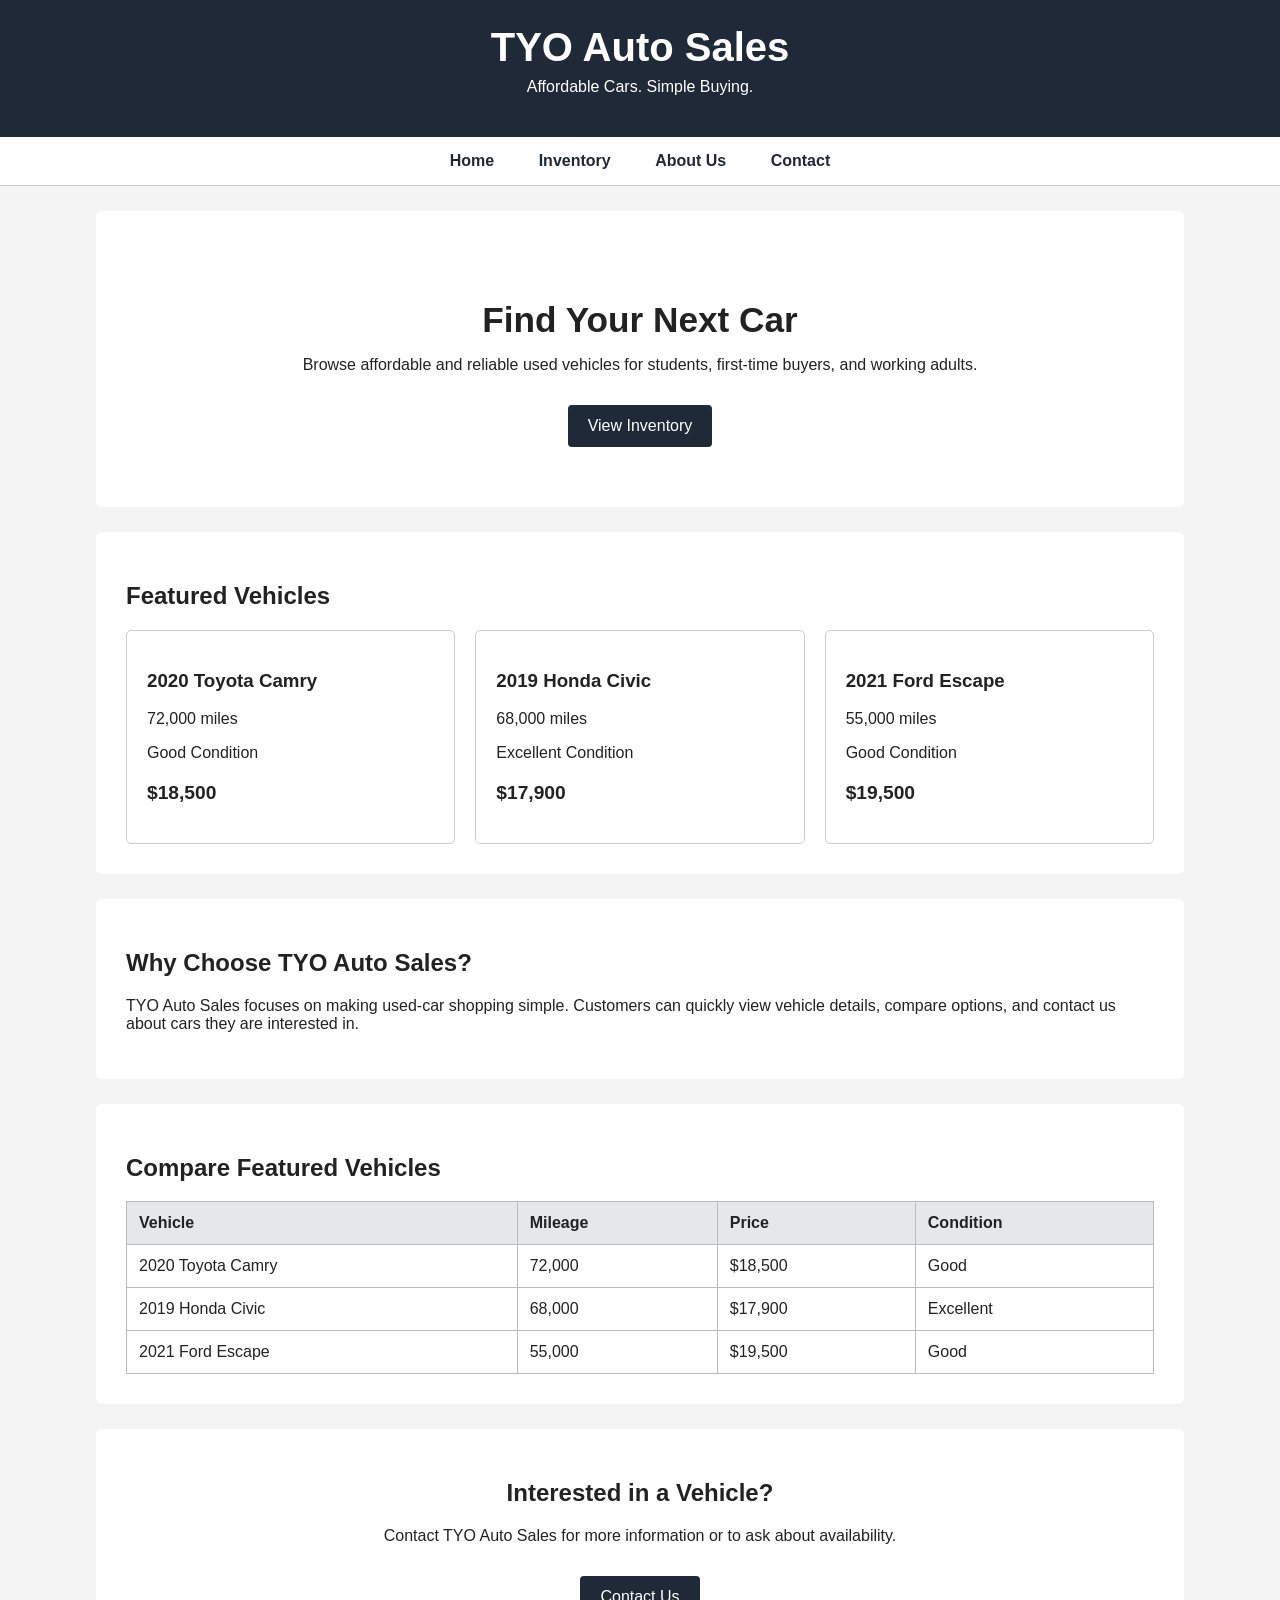
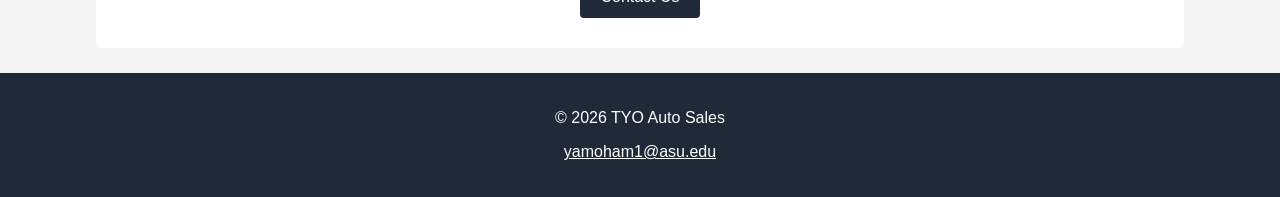
==== index.html @ fc223888 "Add files via upload" ====
<!DOCTYPE html>
<html lang="en">

<head>
    <meta charset="UTF-8">
    <meta name="viewport" content="width=device-width, initial-scale=1.0">
    <title>TYO Auto Sales | Home</title>
    <link rel="stylesheet" href="styles.css">
</head>

<body>

    <header>
        <h1>TYO Auto Sales</h1>
        <p>Affordable Cars. Simple Buying.</p>
    </header>

    <nav>
        <a href="index.html">Home</a>
        <a href="inventory.html">Inventory</a>
        <a href="about.html">About Us</a>
        <a href="contact.html">Contact</a>
    </nav>

    <main>

        <section class="hero">
            <h2>Find Your Next Car</h2>
            <p>
                Browse affordable and reliable used vehicles for students,
                first-time buyers, and working adults.
            </p>
            <a class="button" href="inventory.html">View Inventory</a>
        </section>

        <section>
            <h2>Featured Vehicles</h2>

            <div class="vehicles">

                <article class="vehicle-card">
                    <h3>2020 Toyota Camry</h3>
                    <p>72,000 miles</p>
                    <p>Good Condition</p>
                    <p class="price">$18,500</p>
                </article>

                <article class="vehicle-card">
                    <h3>2019 Honda Civic</h3>
                    <p>68,000 miles</p>
                    <p>Excellent Condition</p>
                    <p class="price">$17,900</p>
                </article>

                <article class="vehicle-card">
                    <h3>2021 Ford Escape</h3>
                    <p>55,000 miles</p>
                    <p>Good Condition</p>
                    <p class="price">$19,500</p>
                </article>

            </div>
        </section>

        <section class="why-us">
            <h2>Why Choose TYO Auto Sales?</h2>
            <p>
                TYO Auto Sales focuses on making used-car shopping simple.
                Customers can quickly view vehicle details, compare options,
                and contact us about cars they are interested in.
            </p>
        </section>

        <section>
            <h2>Compare Featured Vehicles</h2>

            <table>
                <tr>
                    <th>Vehicle</th>
                    <th>Mileage</th>
                    <th>Price</th>
                    <th>Condition</th>
                </tr>
                <tr>
                    <td>2020 Toyota Camry</td>
                    <td>72,000</td>
                    <td>$18,500</td>
                    <td>Good</td>
                </tr>
                <tr>
                    <td>2019 Honda Civic</td>
                    <td>68,000</td>
                    <td>$17,900</td>
                    <td>Excellent</td>
                </tr>
                <tr>
                    <td>2021 Ford Escape</td>
                    <td>55,000</td>
                    <td>$19,500</td>
                    <td>Good</td>
                </tr>
            </table>
        </section>

        <section class="contact-cta">
            <h2>Interested in a Vehicle?</h2>
            <p>Contact TYO Auto Sales for more information or to ask about availability.</p>
            <a class="button" href="contact.html">Contact Us</a>
        </section>

    </main>

    <footer>
        <p>&copy; 2026 TYO Auto Sales</p>
        <p><a href="mailto:yamoham1@asu.edu">yamoham1@asu.edu</a></p>
    </footer>

</body>

</html>
---- styles.css ----
* {
    box-sizing: border-box;
}

body {
    margin: 0;
    font-family: Arial, Helvetica, sans-serif;
    background-color: #f4f4f4;
    color: #222222;
}

header {
    background-color: #1f2937;
    color: white;
    text-align: center;
    padding: 25px;
}

header h1 {
    margin: 0;
    font-size: 2.5em;
}

header p {
    margin-top: 8px;
}

nav {
    background-color: #ffffff;
    text-align: center;
    padding: 15px;
    border-bottom: 1px solid #cccccc;
}

nav a {
    color: #1f2937;
    text-decoration: none;
    font-weight: bold;
    margin: 0 20px;
}

nav a:hover {
    text-decoration: underline;
}

main {
    width: 85%;
    max-width: 1100px;
    margin: auto;
}

section {
    background-color: white;
    margin: 25px 0;
    padding: 30px;
    border-radius: 6px;
}

.hero {
    text-align: center;
    padding: 60px 30px;
}

.hero h2 {
    font-size: 2.2em;
    margin-bottom: 10px;
}

.button {
    display: inline-block;
    margin-top: 15px;
    padding: 12px 20px;
    background-color: #1f2937;
    color: white;
    text-decoration: none;
    border-radius: 4px;
}

.vehicles {
    display: flex;
    gap: 20px;
}

.vehicle-card {
    flex: 1;
    border: 1px solid #cccccc;
    padding: 20px;
    border-radius: 5px;
}

.price {
    font-size: 1.2em;
    font-weight: bold;
}

table {
    width: 100%;
    border-collapse: collapse;
}

th,
td {
    border: 1px solid #bbbbbb;
    padding: 12px;
    text-align: left;
}

th {
    background-color: #e5e7eb;
}

.contact-cta {
    text-align: center;
}

footer {
    background-color: #1f2937;
    color: white;
    text-align: center;
    padding: 20px;
}

footer a {
    color: white;
}

@media (max-width: 700px) {
    .vehicles {
        flex-direction: column;
    }

    nav a {
        display: block;
        margin: 10px;
    }

    main {
        width: 95%;
    }
}
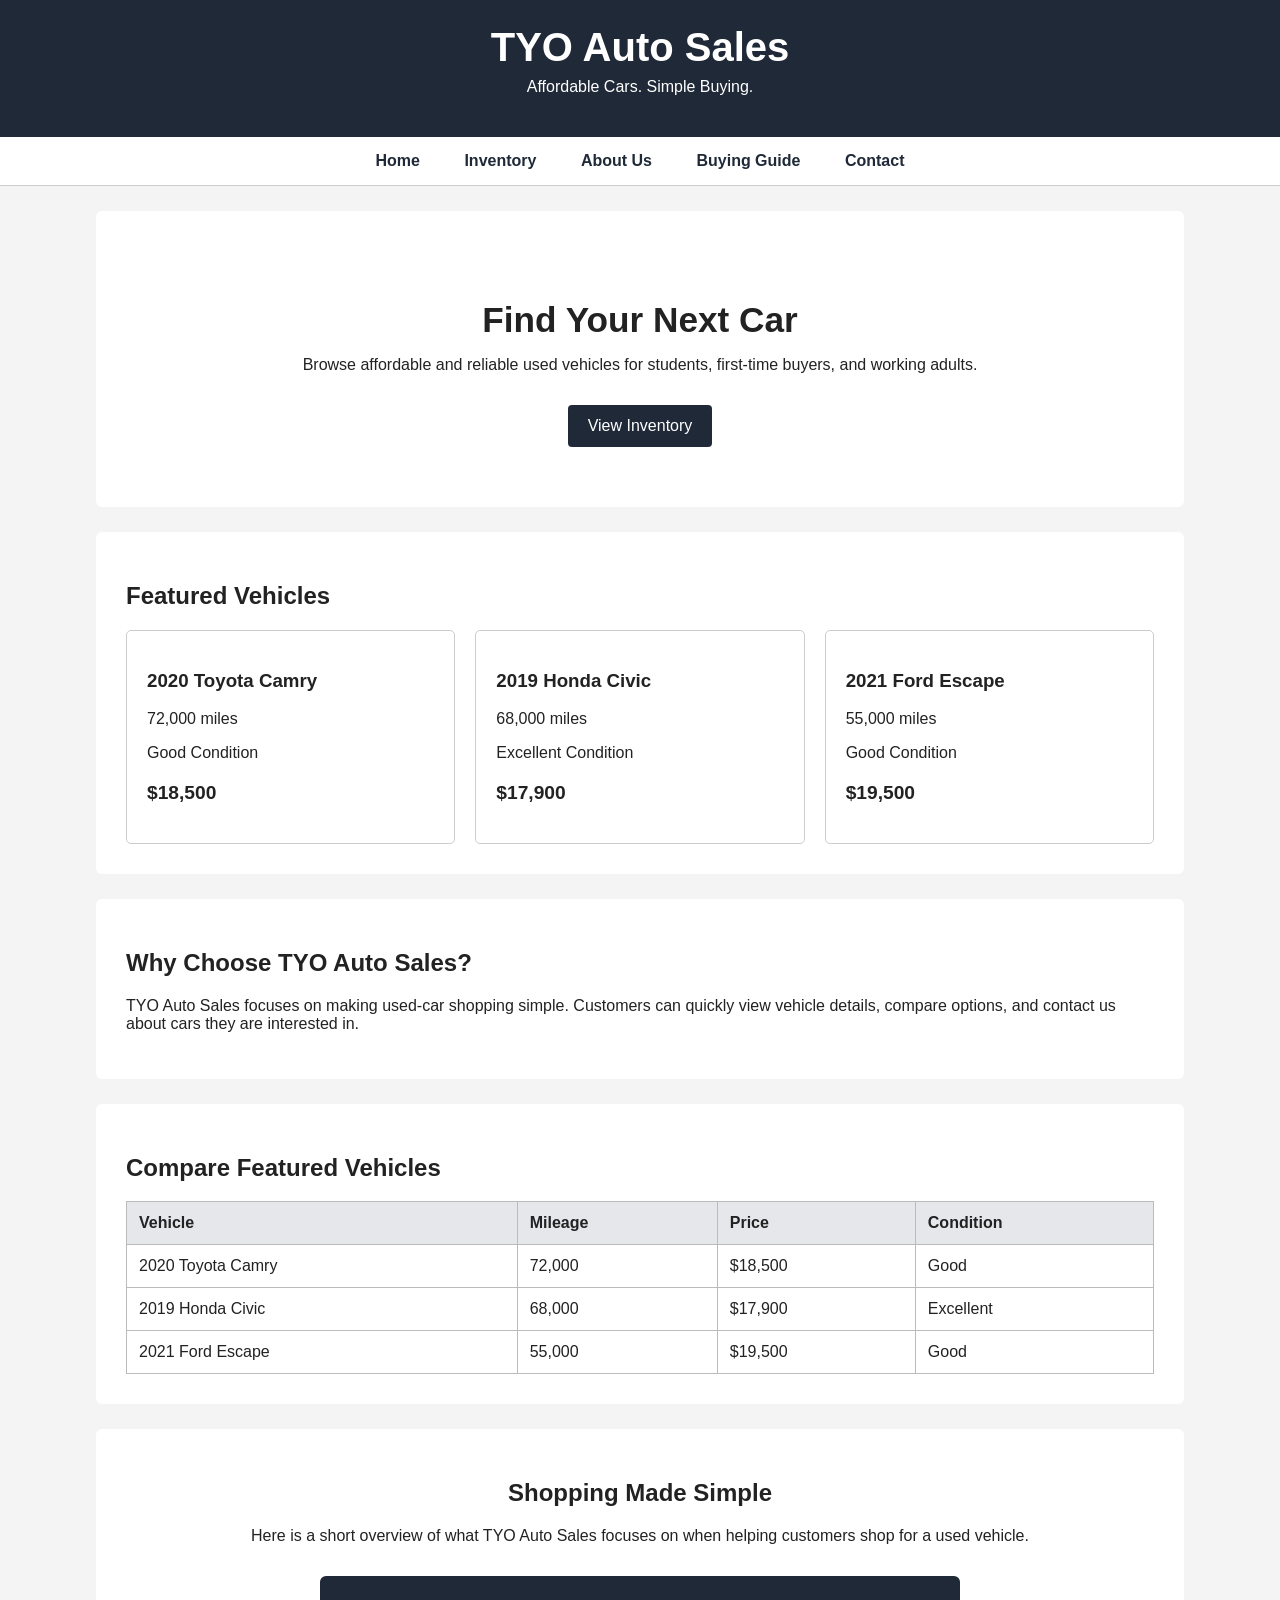
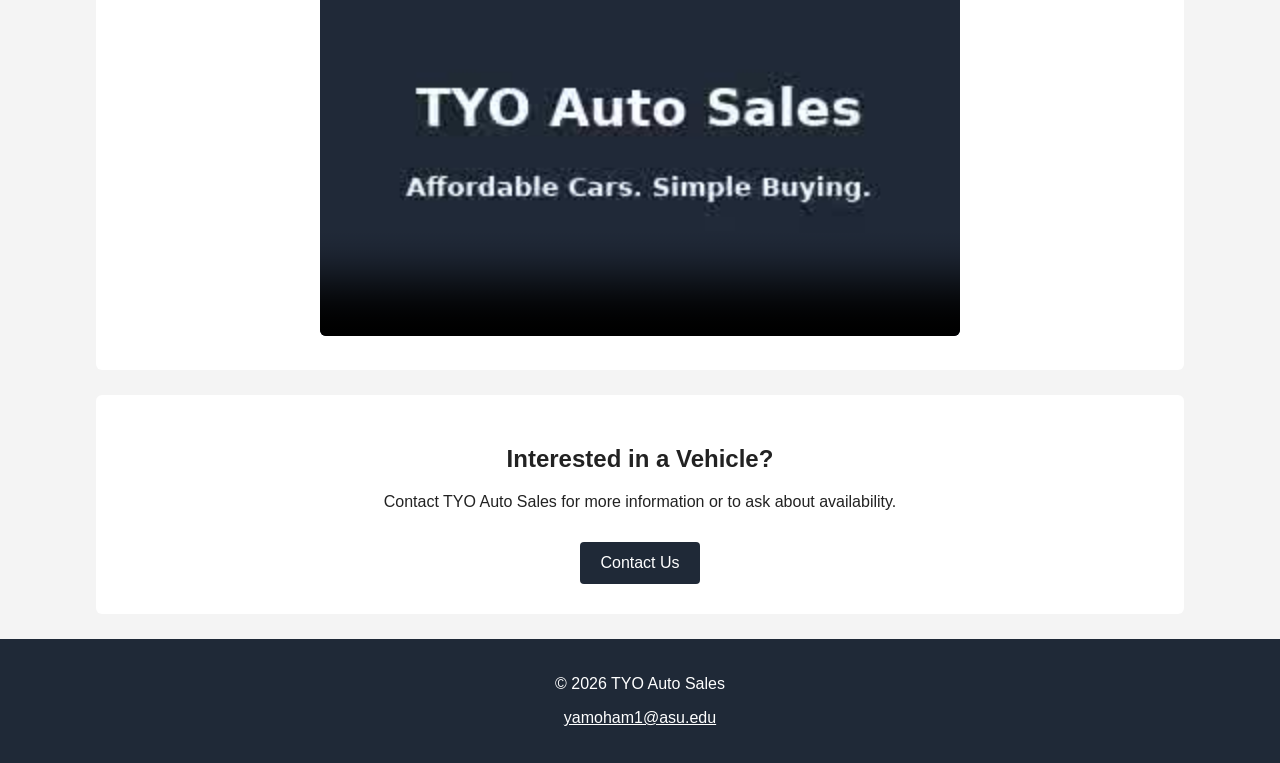
==== commit 23fa47c0: "Final project submission" ====
--- a/index.html
+++ b/index.html
@@ -1,120 +1,132 @@
-<!DOCTYPE html>
-<html lang="en">
-
-<head>
-    <meta charset="UTF-8">
-    <meta name="viewport" content="width=device-width, initial-scale=1.0">
-    <title>TYO Auto Sales | Home</title>
-    <link rel="stylesheet" href="styles.css">
-</head>
-
-<body>
-
-    <header>
-        <h1>TYO Auto Sales</h1>
-        <p>Affordable Cars. Simple Buying.</p>
-    </header>
-
-    <nav>
-        <a href="index.html">Home</a>
-        <a href="inventory.html">Inventory</a>
-        <a href="about.html">About Us</a>
-        <a href="contact.html">Contact</a>
-    </nav>
-
-    <main>
-
-        <section class="hero">
-            <h2>Find Your Next Car</h2>
-            <p>
-                Browse affordable and reliable used vehicles for students,
-                first-time buyers, and working adults.
-            </p>
-            <a class="button" href="inventory.html">View Inventory</a>
-        </section>
-
-        <section>
-            <h2>Featured Vehicles</h2>
-
-            <div class="vehicles">
-
-                <article class="vehicle-card">
-                    <h3>2020 Toyota Camry</h3>
-                    <p>72,000 miles</p>
-                    <p>Good Condition</p>
-                    <p class="price">$18,500</p>
-                </article>
-
-                <article class="vehicle-card">
-                    <h3>2019 Honda Civic</h3>
-                    <p>68,000 miles</p>
-                    <p>Excellent Condition</p>
-                    <p class="price">$17,900</p>
-                </article>
-
-                <article class="vehicle-card">
-                    <h3>2021 Ford Escape</h3>
-                    <p>55,000 miles</p>
-                    <p>Good Condition</p>
-                    <p class="price">$19,500</p>
-                </article>
-
-            </div>
-        </section>
-
-        <section class="why-us">
-            <h2>Why Choose TYO Auto Sales?</h2>
-            <p>
-                TYO Auto Sales focuses on making used-car shopping simple.
-                Customers can quickly view vehicle details, compare options,
-                and contact us about cars they are interested in.
-            </p>
-        </section>
-
-        <section>
-            <h2>Compare Featured Vehicles</h2>
-
-            <table>
-                <tr>
-                    <th>Vehicle</th>
-                    <th>Mileage</th>
-                    <th>Price</th>
-                    <th>Condition</th>
-                </tr>
-                <tr>
-                    <td>2020 Toyota Camry</td>
-                    <td>72,000</td>
-                    <td>$18,500</td>
-                    <td>Good</td>
-                </tr>
-                <tr>
-                    <td>2019 Honda Civic</td>
-                    <td>68,000</td>
-                    <td>$17,900</td>
-                    <td>Excellent</td>
-                </tr>
-                <tr>
-                    <td>2021 Ford Escape</td>
-                    <td>55,000</td>
-                    <td>$19,500</td>
-                    <td>Good</td>
-                </tr>
-            </table>
-        </section>
-
-        <section class="contact-cta">
-            <h2>Interested in a Vehicle?</h2>
-            <p>Contact TYO Auto Sales for more information or to ask about availability.</p>
-            <a class="button" href="contact.html">Contact Us</a>
-        </section>
-
-    </main>
-
-    <footer>
-        <p>&copy; 2026 TYO Auto Sales</p>
-        <p><a href="mailto:yamoham1@asu.edu">yamoham1@asu.edu</a></p>
-    </footer>
-
-</body>
-
+<!DOCTYPE html>
+<html lang="en">
+
+<head>
+    <meta charset="UTF-8">
+    <meta name="viewport" content="width=device-width, initial-scale=1.0">
+    <meta name="description" content="TYO Auto Sales offers affordable used vehicles with simple information on pricing, mileage, and condition.">
+    <meta name="keywords" content="used cars, affordable cars, vehicle inventory, first-time car buyers, TYO Auto Sales">
+    <title>TYO Auto Sales | Home</title>
+    <link rel="stylesheet" href="styles.css">
+</head>
+
+<body>
+
+    <header>
+        <h1>TYO Auto Sales</h1>
+        <p>Affordable Cars. Simple Buying.</p>
+    </header>
+
+    <nav>
+        <a href="index.html">Home</a>
+        <a href="inventory.html">Inventory</a>
+        <a href="about.html">About Us</a>
+        <a href="buying-guide.html">Buying Guide</a>
+        <a href="contact.html">Contact</a>
+    </nav>
+
+    <main>
+
+        <section class="hero">
+            <h2>Find Your Next Car</h2>
+            <p>
+                Browse affordable and reliable used vehicles for students,
+                first-time buyers, and working adults.
+            </p>
+            <a class="button" href="inventory.html">View Inventory</a>
+        </section>
+
+        <section>
+            <h2>Featured Vehicles</h2>
+
+            <div class="vehicles">
+
+                <article class="vehicle-card">
+                    <h3>2020 Toyota Camry</h3>
+                    <p>72,000 miles</p>
+                    <p>Good Condition</p>
+                    <p class="price">$18,500</p>
+                </article>
+
+                <article class="vehicle-card">
+                    <h3>2019 Honda Civic</h3>
+                    <p>68,000 miles</p>
+                    <p>Excellent Condition</p>
+                    <p class="price">$17,900</p>
+                </article>
+
+                <article class="vehicle-card">
+                    <h3>2021 Ford Escape</h3>
+                    <p>55,000 miles</p>
+                    <p>Good Condition</p>
+                    <p class="price">$19,500</p>
+                </article>
+
+            </div>
+        </section>
+
+        <section class="why-us">
+            <h2>Why Choose TYO Auto Sales?</h2>
+            <p>
+                TYO Auto Sales focuses on making used-car shopping simple.
+                Customers can quickly view vehicle details, compare options,
+                and contact us about cars they are interested in.
+            </p>
+        </section>
+
+        <section>
+            <h2>Compare Featured Vehicles</h2>
+
+            <table>
+                <tr>
+                    <th>Vehicle</th>
+                    <th>Mileage</th>
+                    <th>Price</th>
+                    <th>Condition</th>
+                </tr>
+                <tr>
+                    <td>2020 Toyota Camry</td>
+                    <td>72,000</td>
+                    <td>$18,500</td>
+                    <td>Good</td>
+                </tr>
+                <tr>
+                    <td>2019 Honda Civic</td>
+                    <td>68,000</td>
+                    <td>$17,900</td>
+                    <td>Excellent</td>
+                </tr>
+                <tr>
+                    <td>2021 Ford Escape</td>
+                    <td>55,000</td>
+                    <td>$19,500</td>
+                    <td>Good</td>
+                </tr>
+            </table>
+        </section>
+
+        <section class="video-section">
+            <h2>Shopping Made Simple</h2>
+            <p>Here is a short overview of what TYO Auto Sales focuses on when helping customers shop for a used vehicle.</p>
+            <video controls poster="tyo-video-poster.jpg">
+                <source src="tyo-auto-sales.mp4" type="video/mp4">
+                Your browser does not support the video element.
+            </video>
+        </section>
+
+        <section class="contact-cta">
+            <h2>Interested in a Vehicle?</h2>
+            <p>Contact TYO Auto Sales for more information or to ask about availability.</p>
+            <a class="button" href="contact.html">Contact Us</a>
+        </section>
+
+    </main>
+
+    <footer>
+        <p>&copy; 2026 TYO Auto Sales</p>
+        <p><a href="mailto:yamoham1@asu.edu">yamoham1@asu.edu</a></p>
+    </footer>
+
+</body>
+
 </html>
--- a/styles.css
+++ b/styles.css
@@ -1,140 +1,189 @@
-* {
-    box-sizing: border-box;
-}
-
-body {
-    margin: 0;
-    font-family: Arial, Helvetica, sans-serif;
-    background-color: #f4f4f4;
-    color: #222222;
-}
-
-header {
-    background-color: #1f2937;
-    color: white;
-    text-align: center;
-    padding: 25px;
-}
-
-header h1 {
-    margin: 0;
-    font-size: 2.5em;
-}
-
-header p {
-    margin-top: 8px;
-}
-
-nav {
-    background-color: #ffffff;
-    text-align: center;
-    padding: 15px;
-    border-bottom: 1px solid #cccccc;
-}
-
-nav a {
-    color: #1f2937;
-    text-decoration: none;
-    font-weight: bold;
-    margin: 0 20px;
-}
-
-nav a:hover {
-    text-decoration: underline;
-}
-
-main {
-    width: 85%;
-    max-width: 1100px;
-    margin: auto;
-}
-
-section {
-    background-color: white;
-    margin: 25px 0;
-    padding: 30px;
-    border-radius: 6px;
-}
-
-.hero {
-    text-align: center;
-    padding: 60px 30px;
-}
-
-.hero h2 {
-    font-size: 2.2em;
-    margin-bottom: 10px;
-}
-
-.button {
-    display: inline-block;
-    margin-top: 15px;
-    padding: 12px 20px;
-    background-color: #1f2937;
-    color: white;
-    text-decoration: none;
-    border-radius: 4px;
-}
-
-.vehicles {
-    display: flex;
-    gap: 20px;
-}
-
-.vehicle-card {
-    flex: 1;
-    border: 1px solid #cccccc;
-    padding: 20px;
-    border-radius: 5px;
-}
-
-.price {
-    font-size: 1.2em;
-    font-weight: bold;
-}
-
-table {
-    width: 100%;
-    border-collapse: collapse;
-}
-
-th,
-td {
-    border: 1px solid #bbbbbb;
-    padding: 12px;
-    text-align: left;
-}
-
-th {
-    background-color: #e5e7eb;
-}
-
-.contact-cta {
-    text-align: center;
-}
-
-footer {
-    background-color: #1f2937;
-    color: white;
-    text-align: center;
-    padding: 20px;
-}
-
-footer a {
-    color: white;
-}
-
-@media (max-width: 700px) {
-    .vehicles {
-        flex-direction: column;
-    }
-
-    nav a {
-        display: block;
-        margin: 10px;
-    }
-
-    main {
-        width: 95%;
-    }
-}+* {
+    box-sizing: border-box;
+}
+
+body {
+    margin: 0;
+    font-family: Arial, Helvetica, sans-serif;
+    background-color: #f4f4f4;
+    color: #222222;
+}
+
+header {
+    background-color: #1f2937;
+    color: white;
+    text-align: center;
+    padding: 25px;
+}
+
+header h1 {
+    margin: 0;
+    font-size: 2.5em;
+}
+
+header p {
+    margin-top: 8px;
+}
+
+nav {
+    background-color: #ffffff;
+    text-align: center;
+    padding: 15px;
+    border-bottom: 1px solid #cccccc;
+}
+
+nav a {
+    color: #1f2937;
+    text-decoration: none;
+    font-weight: bold;
+    margin: 0 20px;
+}
+
+nav a:hover {
+    text-decoration: underline;
+}
+
+main {
+    width: 85%;
+    max-width: 1100px;
+    margin: auto;
+}
+
+section {
+    background-color: white;
+    margin: 25px 0;
+    padding: 30px;
+    border-radius: 6px;
+}
+
+.hero {
+    text-align: center;
+    padding: 60px 30px;
+}
+
+.hero h2 {
+    font-size: 2.2em;
+    margin-bottom: 10px;
+}
+
+.button {
+    display: inline-block;
+    margin-top: 15px;
+    padding: 12px 20px;
+    background-color: #1f2937;
+    color: white;
+    text-decoration: none;
+    border-radius: 4px;
+}
+
+.vehicles {
+    display: flex;
+    gap: 20px;
+}
+
+.vehicle-card {
+    flex: 1;
+    border: 1px solid #cccccc;
+    padding: 20px;
+    border-radius: 5px;
+}
+
+.price {
+    font-size: 1.2em;
+    font-weight: bold;
+}
+
+table {
+    width: 100%;
+    border-collapse: collapse;
+}
+
+th,
+td {
+    border: 1px solid #bbbbbb;
+    padding: 12px;
+    text-align: left;
+}
+
+th {
+    background-color: #e5e7eb;
+}
+
+.contact-cta {
+    text-align: center;
+}
+
+footer {
+    background-color: #1f2937;
+    color: white;
+    text-align: center;
+    padding: 20px;
+}
+
+footer a {
+    color: white;
+}
+
+@media (max-width: 700px) {
+    .vehicles {
+        flex-direction: column;
+    }
+
+    nav a {
+        display: block;
+        margin: 10px;
+    }
+
+    main {
+        width: 95%;
+    }
+}
+
+/* Contact page form */
+form {
+    display: grid;
+    grid-template-columns: 160px 1fr;
+    gap: 15px;
+    max-width: 700px;
+}
+
+input,
+textarea {
+    padding: 10px;
+    font: inherit;
+    border: 1px solid #bbbbbb;
+    border-radius: 4px;
+}
+
+input[type="submit"] {
+    grid-column: 2;
+    width: 120px;
+    background-color: #1f2937;
+    color: white;
+    cursor: pointer;
+}
+
+@media (max-width: 700px) {
+    form {
+        display: flex;
+        flex-direction: column;
+    }
+}
+
+
+/* Final project additions */
+.video-section {
+    text-align: center;
+}
+
+.video-section video {
+    width: 100%;
+    max-width: 640px;
+    height: auto;
+    margin-top: 15px;
+    border-radius: 6px;
+}
+
+ol {
+    line-height: 1.7;
+}
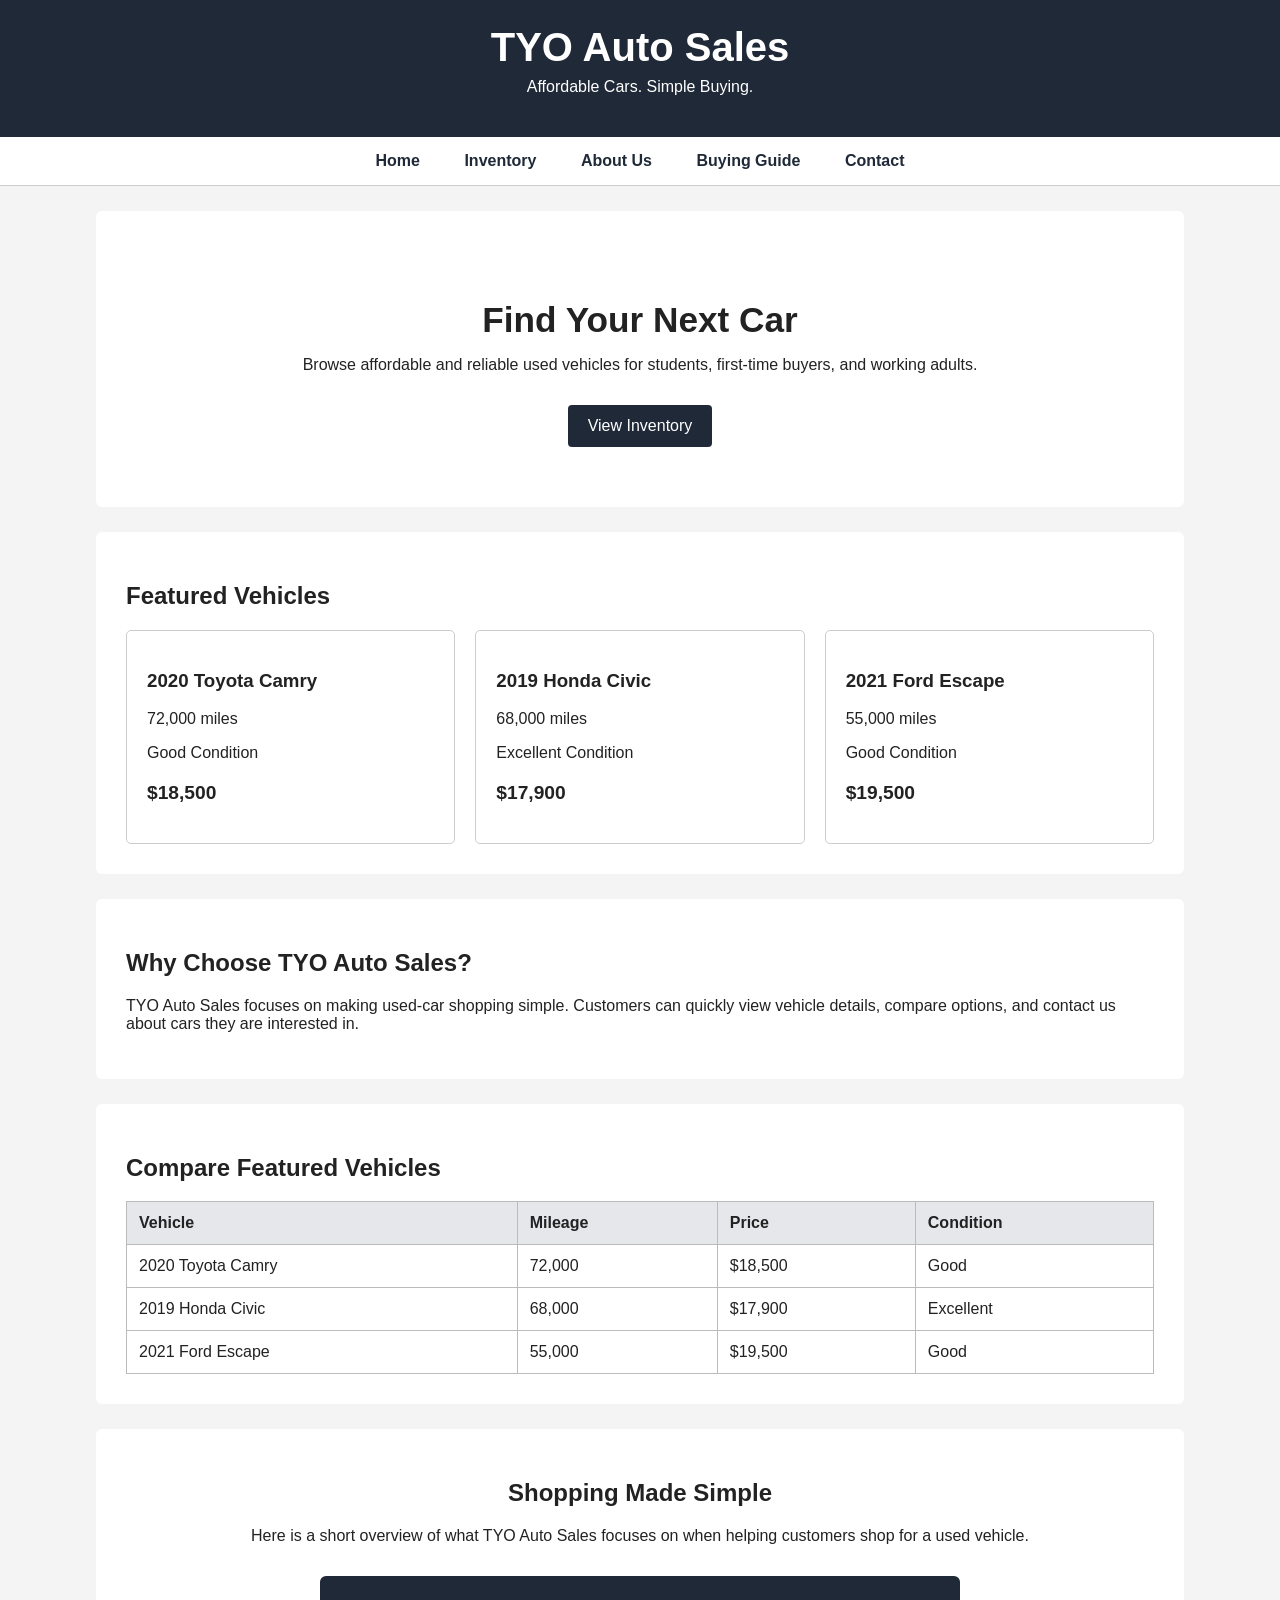
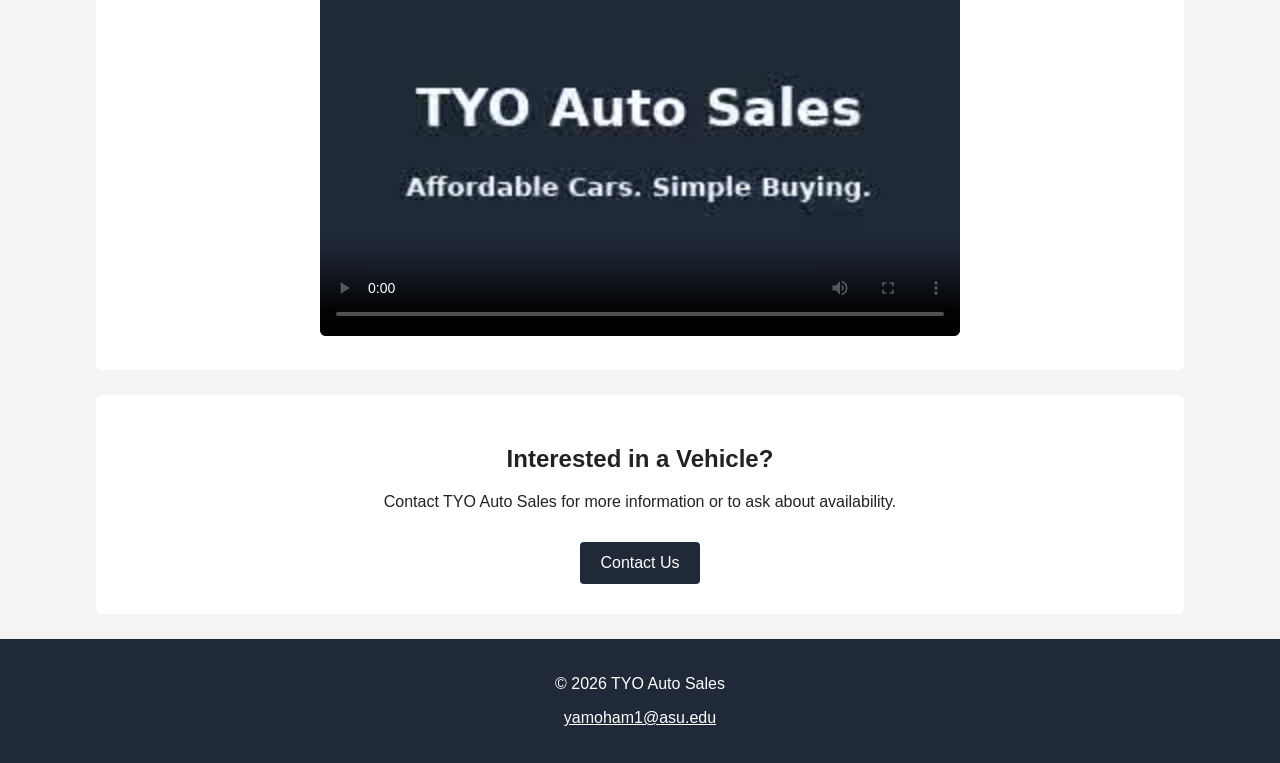
==== commit 343944ba: "Final project submission" ====
--- a/index.html
+++ b/index.html
@@ -2,6 +2,17 @@
 <html lang="en">
 
 <head>
+
+
+<script async src="https://www.googletagmanager.com/gtag/js?id=G-BE3BPBW7ET"></script>
+<script>
+  window.dataLayer = window.dataLayer || [];
+  function gtag(){dataLayer.push(arguments);}
+  gtag('js', new Date());
+
+  gtag('config', 'G-BE3BPBW7ET');
+</script>
+
     <meta charset="UTF-8">
     <meta name="viewport" content="width=device-width, initial-scale=1.0">
     <meta name="description" content="TYO Auto Sales offers affordable used vehicles with simple information on pricing, mileage, and condition.">
